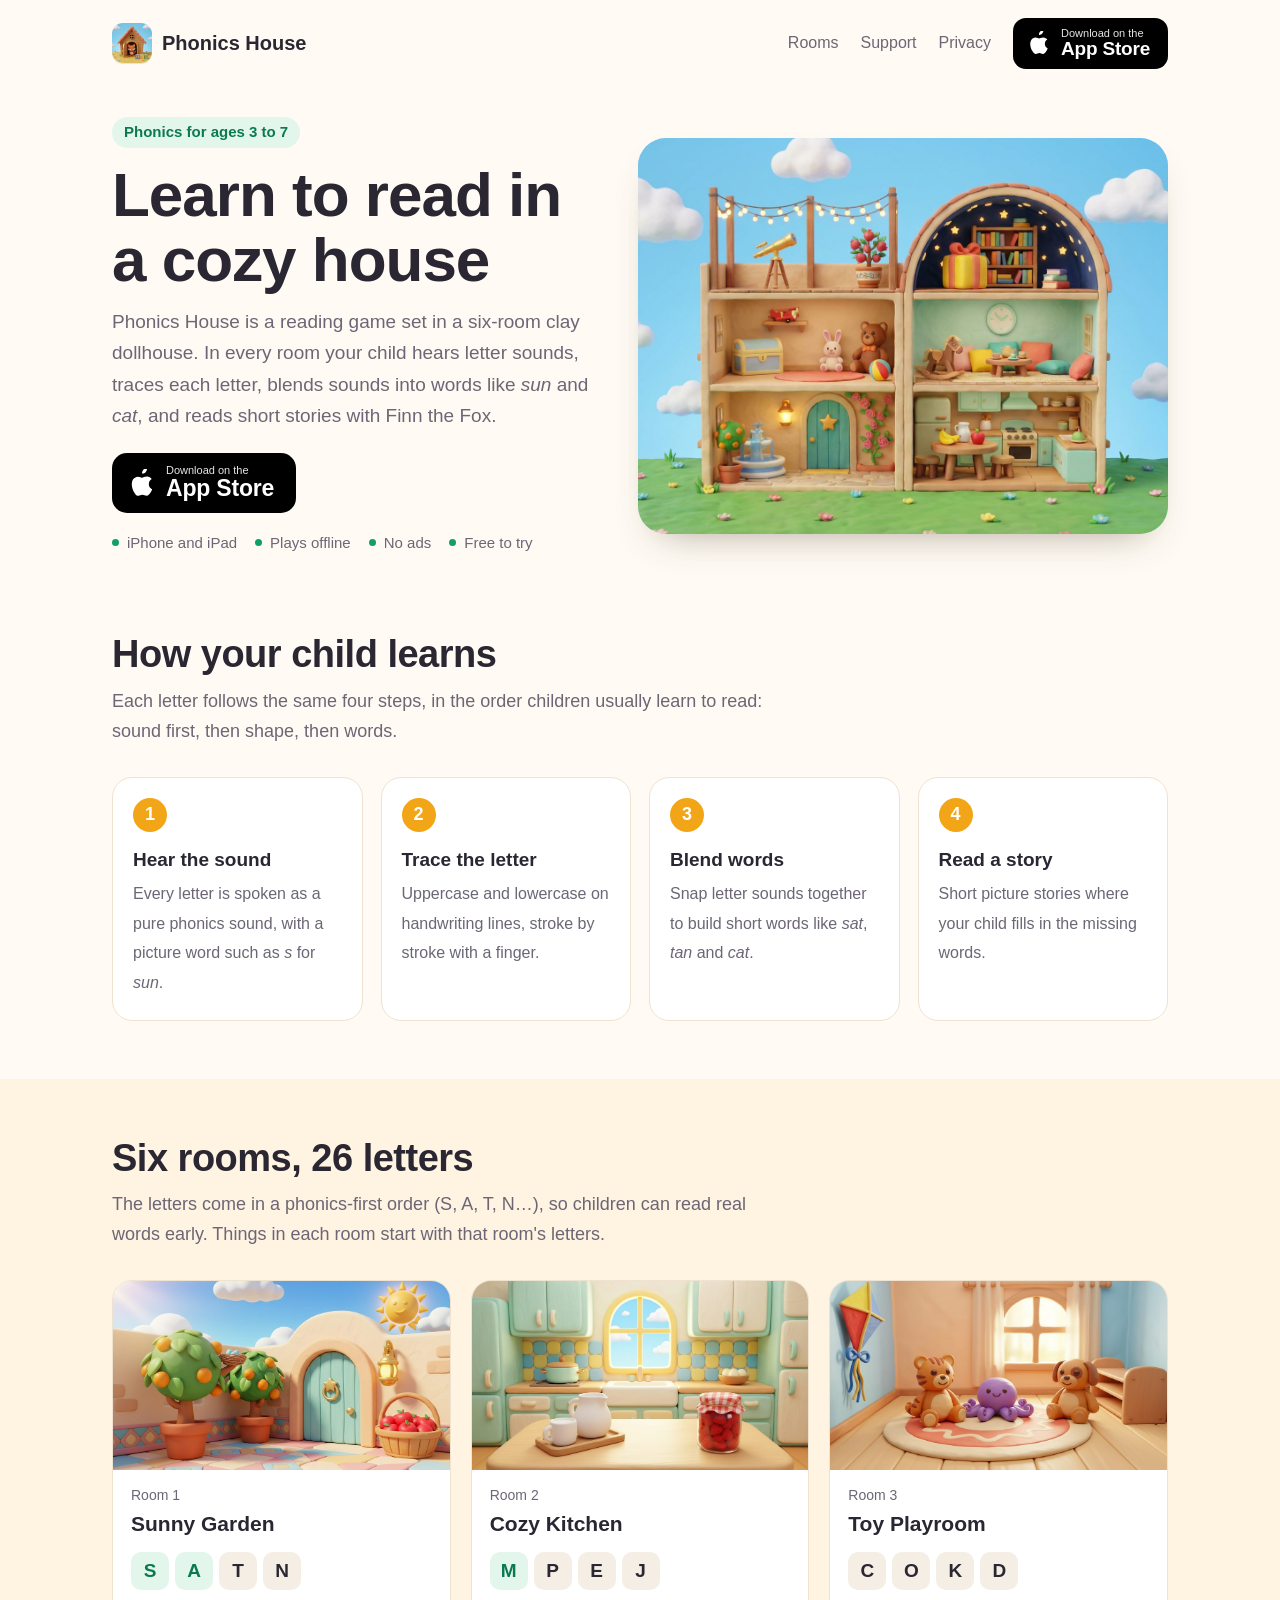
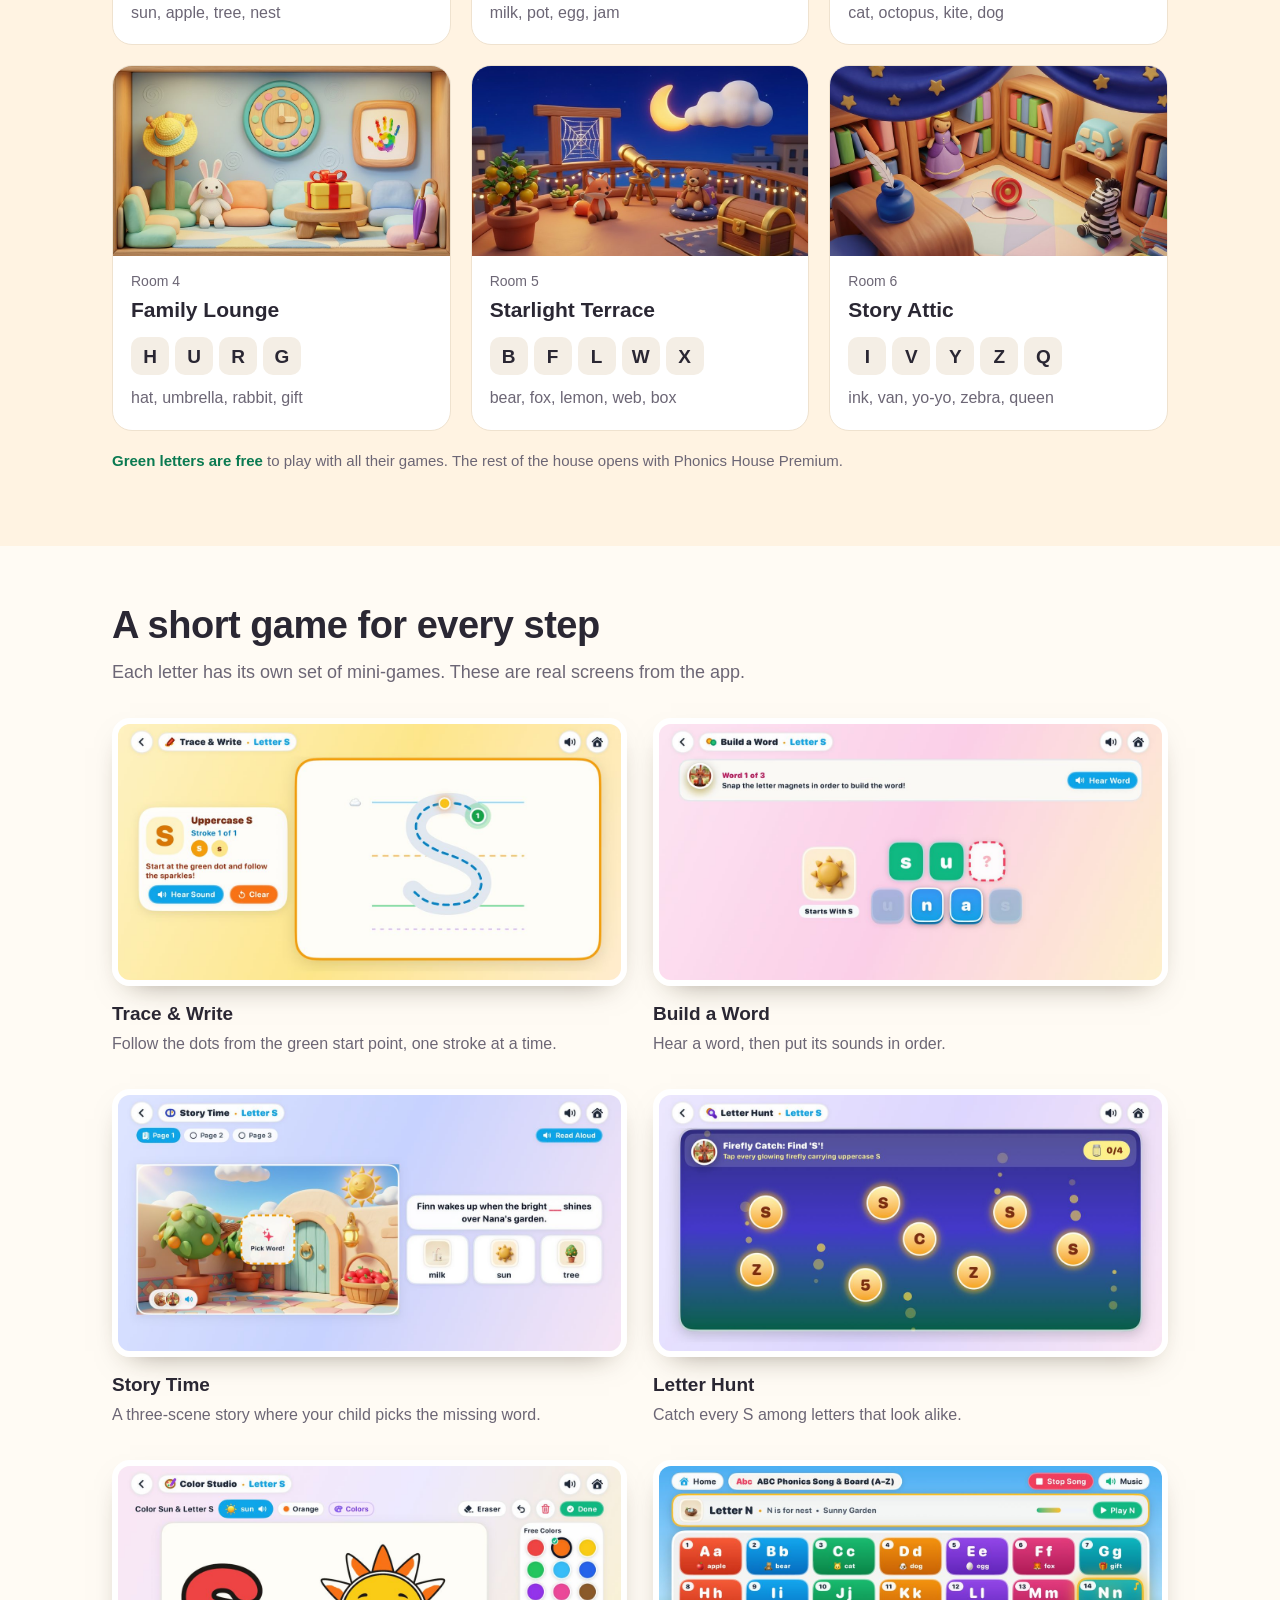
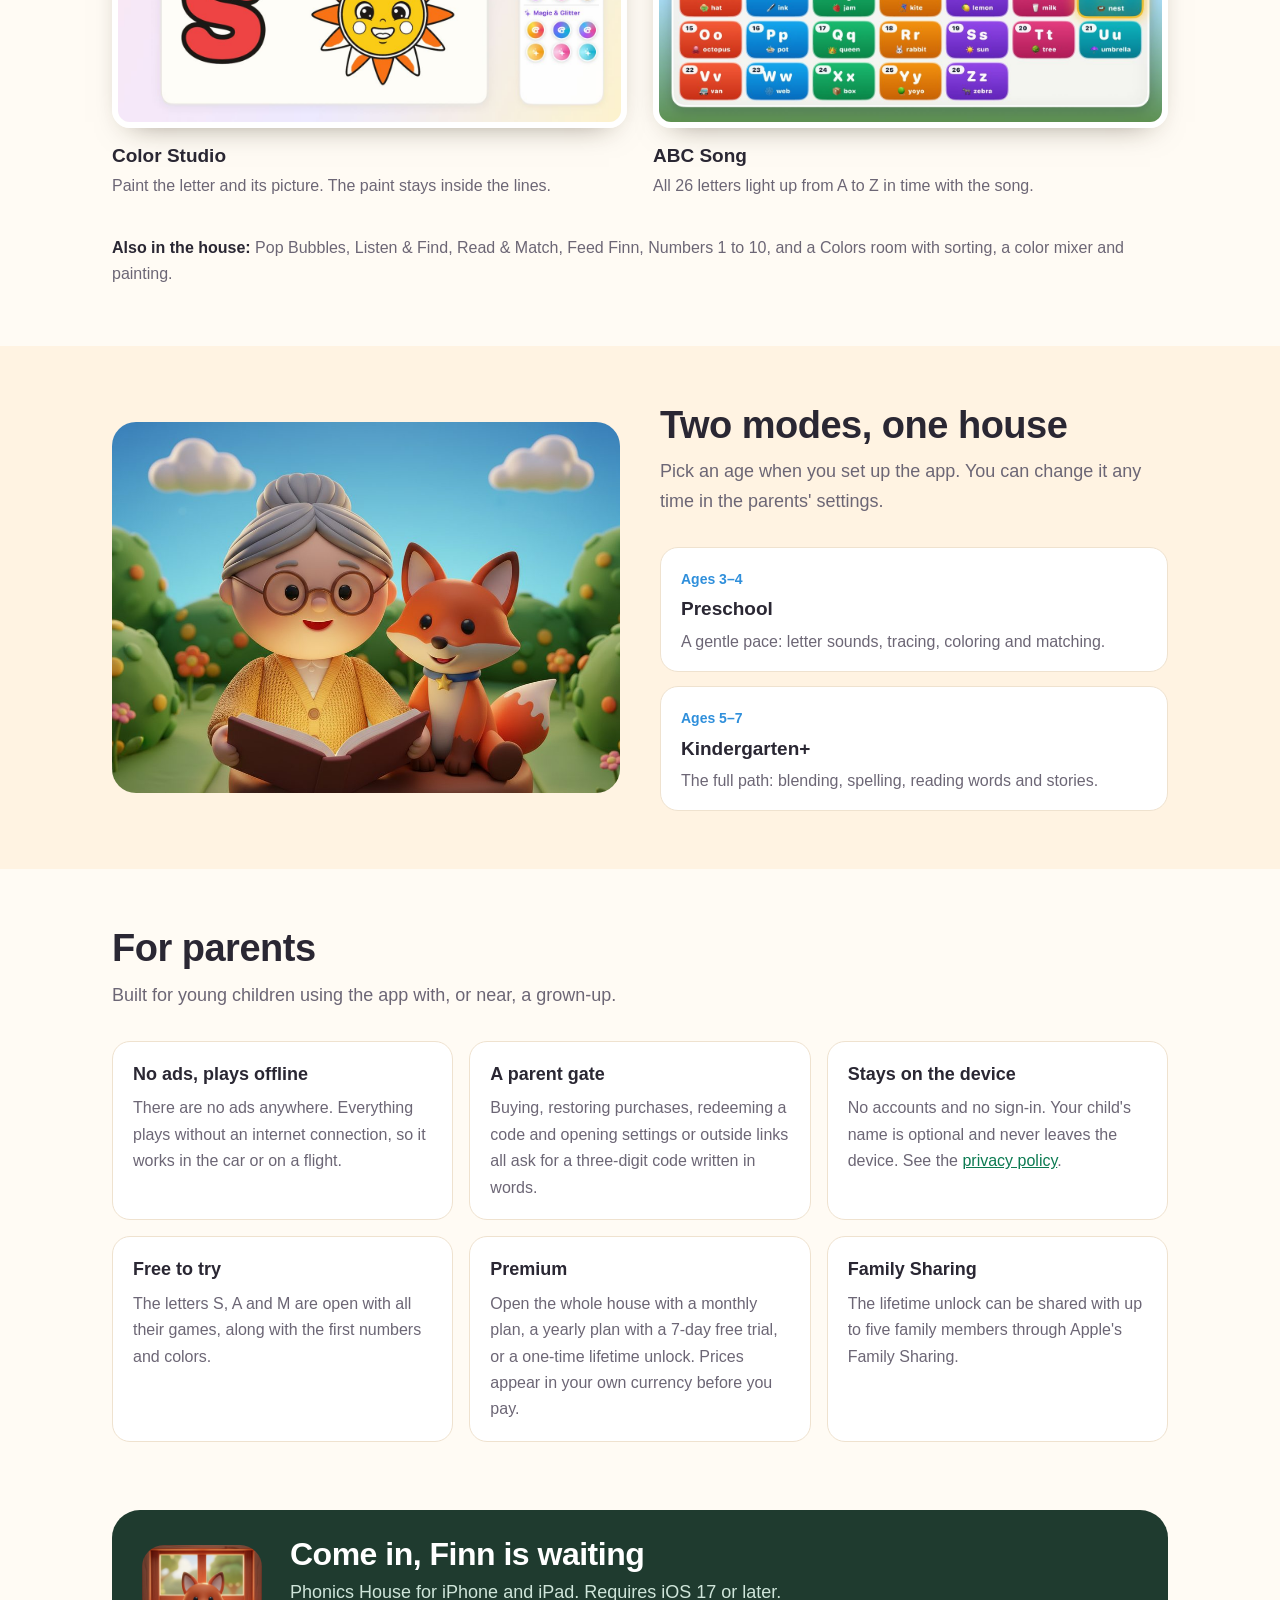
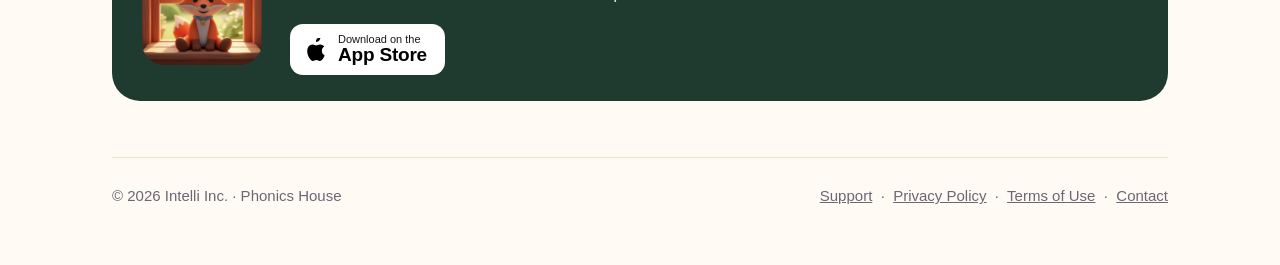
==== index.html @ 6a0c48bc "Add Phonics House website: home, support and privacy policy Plain HTML with one stylesheet. Images a" ====
<!DOCTYPE html>
<html lang="en">
<head>
<meta charset="utf-8">
<meta name="viewport" content="width=device-width, initial-scale=1">
<title>Phonics House: Learn to Read for Kids 3–7</title>
<meta name="description" content="A phonics reading game for children aged 3 to 7. Six rooms, 26 letters, letter tracing, blending and first stories with Finn the Fox. Works offline, no ads. For iPhone and iPad.">
<link rel="icon" href="assets/favicon.png">
<link rel="apple-touch-icon" href="assets/apple-touch-icon.png">
<link rel="stylesheet" href="assets/site.css">
<meta property="og:title" content="Phonics House: Learn to Read">
<meta property="og:description" content="Phonics for ages 3 to 7 in a cozy six-room house. Letter sounds, tracing, blending and first stories.">
<meta property="og:image" content="https://barqawiz.github.io/kids-learning/assets/og-image.jpg">
<meta name="twitter:card" content="summary_large_image">
</head>
<body>

<div class="wrap">
  <nav class="nav">
    <a class="brand" href="./"><img src="assets/icon.png" alt="" width="40" height="40">Phonics House</a>
    <div class="links">
      <a class="opt" href="#rooms">Rooms</a>
      <a href="support.html">Support</a>
      <a href="privacy.html">Privacy</a>
      <a class="appstore" href="https://apps.apple.com/app/id6837366294" aria-label="Download on the App Store"><svg viewBox="0 0 384 512" aria-hidden="true"><path d="M318.7 268c-.2-37 16.6-65 50.5-85-19-27-47.5-42-85-45-36-3-75 21-89 21-15 0-49-20-76-19-39 .6-75 23-95 58-41 71-10 176 29 234 19 28 42 59 72 58 29-1 40-19 75-19 35 0 45 19 76 18 31-1 51-28 70-56 22-32 31-63 31-65-1-1-60-23-60-90zM262 53c16-20 27-47 24-74-23 1-51 15-68 34-15 17-29 45-25 71 26 2 53-12 69-31z"/></svg><span><small>Download on the</small><strong>App Store</strong></span></a>
    </div>
  </nav>

  <header class="hero">
    <div>
      <span class="eyebrow">Phonics for ages 3 to 7</span>
      <h1>Learn to read in a cozy house</h1>
      <p>Phonics House is a reading game set in a six-room clay dollhouse. In every room your child hears letter sounds, traces each letter, blends sounds into words like <i>sun</i> and <i>cat</i>, and reads short stories with Finn the Fox.</p>
      <a class="appstore lg" href="https://apps.apple.com/app/id6837366294" aria-label="Download on the App Store"><svg viewBox="0 0 384 512" aria-hidden="true"><path d="M318.7 268c-.2-37 16.6-65 50.5-85-19-27-47.5-42-85-45-36-3-75 21-89 21-15 0-49-20-76-19-39 .6-75 23-95 58-41 71-10 176 29 234 19 28 42 59 72 58 29-1 40-19 75-19 35 0 45 19 76 18 31-1 51-28 70-56 22-32 31-63 31-65-1-1-60-23-60-90zM262 53c16-20 27-47 24-74-23 1-51 15-68 34-15 17-29 45-25 71 26 2 53-12 69-31z"/></svg><span><small>Download on the</small><strong>App Store</strong></span></a>
      <ul class="facts">
        <li>iPhone and iPad</li>
        <li>Plays offline</li>
        <li>No ads</li>
        <li>Free to try</li>
      </ul>
    </div>
    <div class="hero-art"><img src="assets/house.jpg" alt="The Phonics House: a clay dollhouse cut open to show a garden, kitchen, playroom, lounge, rooftop terrace and a starry attic library" width="1200" height="896"></div>
  </header>
</div>

<section>
  <div class="wrap">
    <h2>How your child learns</h2>
    <p class="lead">Each letter follows the same four steps, in the order children usually learn to read: sound first, then shape, then words.</p>
    <ol class="steps">
      <li><b>Hear the sound</b><span>Every letter is spoken as a pure phonics sound, with a picture word such as <i>s</i> for <i>sun</i>.</span></li>
      <li><b>Trace the letter</b><span>Uppercase and lowercase on handwriting lines, stroke by stroke with a finger.</span></li>
      <li><b>Blend words</b><span>Snap letter sounds together to build short words like <i>sat</i>, <i>tan</i> and <i>cat</i>.</span></li>
      <li><b>Read a story</b><span>Short picture stories where your child fills in the missing words.</span></li>
    </ol>
  </div>
</section>

<section class="tint" id="rooms">
  <div class="wrap">
    <h2>Six rooms, 26 letters</h2>
    <p class="lead">The letters come in a phonics-first order (S, A, T, N…), so children can read real words early. Things in each room start with that room's letters.</p>
    <div class="rooms">

      <article class="room">
        <img src="assets/room-1.jpg" alt="Sunny Garden: a garden wall with a blue door, orange trees and a basket of apples" width="960" height="549" loading="lazy">
        <div class="body">
          <div class="num">Room 1</div>
          <h3>Sunny Garden</h3>
          <ul class="tiles"><li class="free">S</li><li class="free">A</li><li>T</li><li>N</li></ul>
          <p>sun, apple, tree, nest</p>
        </div>
      </article>

      <article class="room">
        <img src="assets/room-2.jpg" alt="Cozy Kitchen: a pastel kitchen with a milk jug, cups and a jar of jam" width="960" height="549" loading="lazy">
        <div class="body">
          <div class="num">Room 2</div>
          <h3>Cozy Kitchen</h3>
          <ul class="tiles"><li class="free">M</li><li>P</li><li>E</li><li>J</li></ul>
          <p>milk, pot, egg, jam</p>
        </div>
      </article>

      <article class="room">
        <img src="assets/room-3.jpg" alt="Toy Playroom: a teddy bear, a purple octopus, a puppy and a kite" width="960" height="549" loading="lazy">
        <div class="body">
          <div class="num">Room 3</div>
          <h3>Toy Playroom</h3>
          <ul class="tiles"><li>C</li><li>O</li><li>K</li><li>D</li></ul>
          <p>cat, octopus, kite, dog</p>
        </div>
      </article>

      <article class="room">
        <img src="assets/room-4.jpg" alt="Family Lounge: a sofa with a rabbit, a gift box, a hat and an umbrella" width="960" height="549" loading="lazy">
        <div class="body">
          <div class="num">Room 4</div>
          <h3>Family Lounge</h3>
          <ul class="tiles"><li>H</li><li>U</li><li>R</li><li>G</li></ul>
          <p>hat, umbrella, rabbit, gift</p>
        </div>
      </article>

      <article class="room">
        <img src="assets/room-5.jpg" alt="Starlight Terrace: a rooftop at night with a moon, a telescope, a bear and a lemon tree" width="960" height="549" loading="lazy">
        <div class="body">
          <div class="num">Room 5</div>
          <h3>Starlight Terrace</h3>
          <ul class="tiles"><li>B</li><li>F</li><li>L</li><li>W</li><li>X</li></ul>
          <p>bear, fox, lemon, web, box</p>
        </div>
      </article>

      <article class="room">
        <img src="assets/room-6.jpg" alt="Story Attic: a library under a starry curtain with books, an ink pot, a toy van and a zebra" width="960" height="549" loading="lazy">
        <div class="body">
          <div class="num">Room 6</div>
          <h3>Story Attic</h3>
          <ul class="tiles"><li>I</li><li>V</li><li>Y</li><li>Z</li><li>Q</li></ul>
          <p>ink, van, yo-yo, zebra, queen</p>
        </div>
      </article>

    </div>
    <p class="note"><b>Green letters are free</b> to play with all their games. The rest of the house opens with Phonics House Premium.</p>
  </div>
</section>

<section>
  <div class="wrap">
    <h2>A short game for every step</h2>
    <p class="lead">Each letter has its own set of mini-games. These are real screens from the app.</p>
    <div class="screens">
      <div class="screen"><figure><img src="assets/screens/trace.jpg" alt="Trace and Write: tracing an uppercase S on handwriting lines" width="1280" height="666" loading="lazy"><figcaption><b>Trace &amp; Write</b><span>Follow the dots from the green start point, one stroke at a time.</span></figcaption></figure></div>
      <div class="screen"><figure><img src="assets/screens/build.jpg" alt="Build a Word: the letters s and u placed, with n still to add" width="1280" height="666" loading="lazy"><figcaption><b>Build a Word</b><span>Hear a word, then put its sounds in order.</span></figcaption></figure></div>
      <div class="screen"><figure><img src="assets/screens/story.jpg" alt="Story Time: a sentence with a missing word and three picture choices" width="1280" height="666" loading="lazy"><figcaption><b>Story Time</b><span>A three-scene story where your child picks the missing word.</span></figcaption></figure></div>
      <div class="screen"><figure><img src="assets/screens/hunt.jpg" alt="Letter Hunt: glowing letters floating on a night sky" width="1280" height="666" loading="lazy"><figcaption><b>Letter Hunt</b><span>Catch every S among letters that look alike.</span></figcaption></figure></div>
      <div class="screen"><figure><img src="assets/screens/color.jpg" alt="Color Studio: a red letter S next to a painted smiling sun" width="1280" height="666" loading="lazy"><figcaption><b>Color Studio</b><span>Paint the letter and its picture. The paint stays inside the lines.</span></figcaption></figure></div>
      <div class="screen"><figure><img src="assets/screens/abc.jpg" alt="ABC Song board with all 26 letters" width="1280" height="666" loading="lazy"><figcaption><b>ABC Song</b><span>All 26 letters light up from A to Z in time with the song.</span></figcaption></figure></div>
    </div>
    <p class="also"><b>Also in the house:</b> Pop Bubbles, Listen &amp; Find, Read &amp; Match, Feed Finn, Numbers 1 to 10, and a Colors room with sorting, a color mixer and painting.</p>
  </div>
</section>

<section class="tint">
  <div class="wrap split">
    <div class="art"><img src="assets/nana-and-finn.jpg" alt="Nana reading a book outdoors with Finn the Fox beside her" width="1000" height="730" loading="lazy"></div>
    <div>
      <h2>Two modes, one house</h2>
      <p class="lead">Pick an age when you set up the app. You can change it any time in the parents' settings.</p>
      <div class="modes">
        <div class="mode"><span class="age">Ages 3–4</span><h3>Preschool</h3><p>A gentle pace: letter sounds, tracing, coloring and matching.</p></div>
        <div class="mode"><span class="age">Ages 5–7</span><h3>Kindergarten+</h3><p>The full path: blending, spelling, reading words and stories.</p></div>
      </div>
    </div>
  </div>
</section>

<section>
  <div class="wrap">
    <h2>For parents</h2>
    <p class="lead">Built for young children using the app with, or near, a grown-up.</p>
    <div class="boxes">
      <div class="box"><h3>No ads, plays offline</h3><p>There are no ads anywhere. Everything plays without an internet connection, so it works in the car or on a flight.</p></div>
      <div class="box"><h3>A parent gate</h3><p>Buying, restoring purchases, redeeming a code and opening settings or outside links all ask for a three-digit code written in words.</p></div>
      <div class="box"><h3>Stays on the device</h3><p>No accounts and no sign-in. Your child's name is optional and never leaves the device. See the <a href="privacy.html">privacy policy</a>.</p></div>
      <div class="box"><h3>Free to try</h3><p>The letters S, A and M are open with all their games, along with the first numbers and colors.</p></div>
      <div class="box"><h3>Premium</h3><p>Open the whole house with a monthly plan, a yearly plan with a 7-day free trial, or a one-time lifetime unlock. Prices appear in your own currency before you pay.</p></div>
      <div class="box"><h3>Family Sharing</h3><p>The lifetime unlock can be shared with up to five family members through Apple's Family Sharing.</p></div>
    </div>
  </div>
</section>

<div class="wrap">
  <div class="band">
    <img src="assets/finn.jpg" alt="Finn the Fox sitting by a window" width="120" height="120" loading="lazy">
    <div>
      <h2>Come in, Finn is waiting</h2>
      <p>Phonics House for iPhone and iPad. Requires iOS 17 or later.</p>
      <a class="appstore" href="https://apps.apple.com/app/id6837366294" aria-label="Download on the App Store"><svg viewBox="0 0 384 512" aria-hidden="true"><path d="M318.7 268c-.2-37 16.6-65 50.5-85-19-27-47.5-42-85-45-36-3-75 21-89 21-15 0-49-20-76-19-39 .6-75 23-95 58-41 71-10 176 29 234 19 28 42 59 72 58 29-1 40-19 75-19 35 0 45 19 76 18 31-1 51-28 70-56 22-32 31-63 31-65-1-1-60-23-60-90zM262 53c16-20 27-47 24-74-23 1-51 15-68 34-15 17-29 45-25 71 26 2 53-12 69-31z"/></svg><span><small>Download on the</small><strong>App Store</strong></span></a>
    </div>
  </div>

  <footer>
    <div class="row">
      <div>&copy; 2026 Intelli Inc. &middot; Phonics House</div>
      <div>
        <a href="support.html">Support</a> &nbsp;&middot;&nbsp;
        <a href="privacy.html">Privacy Policy</a> &nbsp;&middot;&nbsp;
        <a href="https://www.apple.com/legal/internet-services/itunes/dev/stdeula/">Terms of Use</a> &nbsp;&middot;&nbsp;
        <a href="mailto:barqawiz@gmail.com">Contact</a>
      </div>
    </div>
  </footer>
</div>

</body>
</html>
---- assets/site.css ----
:root{
  --bg:#FFFBF4; --panel:#FFF3E2; --card:#FFFFFF; --line:#EFE2CF;
  --ink:#2A2733; --muted:#6C6675; --green:#119E6A; --green-dark:#0B7A51;
  --sky:#2F8FDB; --sun:#F2A516; --rose:#E5536F;
  --radius:20px;
}
*{box-sizing:border-box}
html{scroll-behavior:smooth}
body{margin:0;background:var(--bg);color:var(--ink);
  font:18px/1.65 ui-rounded,"SF Pro Rounded",-apple-system,BlinkMacSystemFont,"Segoe UI",Roboto,"Helvetica Neue",Arial,sans-serif;
  -webkit-font-smoothing:antialiased;overflow-x:hidden}
img{max-width:100%;height:auto;display:block}
a{color:var(--green-dark)}
.wrap{max-width:1100px;margin:0 auto;padding:0 22px}
.narrow{max-width:780px}

/* Navigation */
.nav{display:flex;align-items:center;justify-content:space-between;gap:16px;padding:18px 0}
.brand{display:flex;align-items:center;gap:10px;font-weight:700;font-size:20px;color:var(--ink);text-decoration:none}
.brand img{width:40px;height:40px;border-radius:11px;box-shadow:0 1px 0 var(--line)}
.links{display:flex;align-items:center;gap:22px;font-size:16px}
.links a{color:var(--muted);text-decoration:none}
.links a:hover{color:var(--ink)}
@media(max-width:640px){.links .appstore{display:none}.links{gap:16px}}
@media(max-width:430px){.links a.opt{display:none}.brand{font-size:18px;white-space:nowrap}.brand img{width:34px;height:34px}}

/* App Store button */
.appstore{display:inline-flex;align-items:center;gap:10px;background:#000;color:#fff;border-radius:13px;
  padding:9px 18px 9px 14px;text-decoration:none;line-height:1.1;font-family:-apple-system,BlinkMacSystemFont,"Segoe UI",Roboto,Helvetica,Arial,sans-serif}
.appstore svg{width:24px;height:24px;fill:#fff;flex:none}
.appstore small{display:block;font-size:11px;opacity:.9}
.appstore strong{display:block;font-size:19px;font-weight:600;letter-spacing:-.2px}
.appstore.lg{padding:11px 22px 11px 16px;border-radius:15px}
.appstore.lg svg{width:28px;height:28px}
.appstore.lg strong{font-size:23px}
.links .appstore{color:#fff}

/* Hero */
.hero{display:grid;grid-template-columns:1fr 1.1fr;gap:44px;align-items:center;padding:30px 0 20px}
@media(max-width:880px){.hero{grid-template-columns:1fr;gap:26px;padding-top:10px}}
.eyebrow{display:inline-block;font-size:15px;font-weight:600;color:var(--green-dark);background:#E3F6EC;
  border-radius:999px;padding:3px 12px;margin-bottom:14px}
.hero h1{font-size:clamp(40px,6.5vw,62px);line-height:1.05;margin:0 0 14px;letter-spacing:-1px}
.hero p{margin:0 0 22px;color:var(--muted);font-size:19px;max-width:520px}
.facts{display:flex;flex-wrap:wrap;gap:8px 18px;margin:18px 0 0;padding:0;list-style:none;font-size:15px;color:var(--muted)}
.facts li::before{content:"";display:inline-block;width:7px;height:7px;border-radius:50%;background:var(--green);margin-right:8px;vertical-align:2px}
.hero-art{border-radius:28px;overflow:hidden;box-shadow:0 18px 40px -22px rgba(60,40,10,.45);background:#bfe3f6}

/* Sections */
section{padding:58px 0}
section.tint{background:var(--panel)}
h2{font-size:clamp(28px,4.2vw,38px);line-height:1.15;margin:0 0 10px;letter-spacing:-.5px}
.lead{color:var(--muted);margin:0 0 30px;max-width:680px}

/* Learning path */
.steps{display:grid;grid-template-columns:repeat(4,1fr);gap:18px;padding:0;margin:0;list-style:none;counter-reset:step}
@media(max-width:880px){.steps{grid-template-columns:repeat(2,1fr)}}
@media(max-width:520px){.steps{grid-template-columns:1fr}}
.steps li{background:var(--card);border:1px solid var(--line);border-radius:var(--radius);padding:20px 20px 22px;counter-increment:step}
.steps li::before{content:counter(step);display:grid;place-items:center;width:34px;height:34px;border-radius:50%;
  background:var(--sun);color:#fff;font-weight:700;margin-bottom:12px}
.steps b{display:block;font-size:19px;margin-bottom:4px}
.steps span{color:var(--muted);font-size:16px}

/* Rooms */
.rooms{display:grid;grid-template-columns:repeat(3,1fr);gap:20px}
@media(max-width:900px){.rooms{grid-template-columns:repeat(2,1fr)}}
@media(max-width:560px){.rooms{grid-template-columns:1fr}}
.room{background:var(--card);border:1px solid var(--line);border-radius:var(--radius);overflow:hidden}
.room img{aspect-ratio:16/9;object-fit:cover;width:100%}
.room .body{padding:14px 18px 18px}
.room .num{font-size:14px;color:var(--muted)}
.room h3{margin:0 0 10px;font-size:21px}
.tiles{display:flex;flex-wrap:wrap;gap:6px;margin:0 0 10px;padding:0;list-style:none}
.tiles li{width:38px;height:38px;display:grid;place-items:center;border-radius:10px;background:#F4EEE5;font-weight:700;font-size:19px}
.tiles li.free{background:#E3F6EC;color:var(--green-dark)}
.room p{margin:0;color:var(--muted);font-size:16px}
.note{font-size:15px;color:var(--muted);margin-top:18px}
.note b{color:var(--green-dark)}

/* Screens */
.screens{display:grid;grid-template-columns:repeat(2,1fr);gap:30px 26px}
@media(max-width:760px){.screens{grid-template-columns:1fr}}
.screen figure{margin:0}
.screen img{border-radius:18px;border:6px solid #fff;box-shadow:0 12px 30px -18px rgba(40,30,10,.55);aspect-ratio:1280/666;object-fit:cover;width:100%}
.screen figcaption{margin-top:12px}
.screen b{display:block;font-size:19px}
.screen span{color:var(--muted);font-size:16px}
.also{margin:34px 0 0;color:var(--muted);font-size:16px}
.also b{color:var(--ink)}

/* Age modes */
.split{display:grid;grid-template-columns:1fr 1fr;gap:40px;align-items:center}
@media(max-width:820px){.split{grid-template-columns:1fr;gap:24px}}
.split .art{border-radius:24px;overflow:hidden}
.modes{display:grid;gap:14px}
.mode{background:var(--card);border:1px solid var(--line);border-radius:18px;padding:16px 20px}
.mode h3{margin:0 0 2px;font-size:19px}
.mode .age{font-size:14px;font-weight:600;color:var(--sky)}
.mode p{margin:4px 0 0;color:var(--muted);font-size:16px}

/* Parents */
.boxes{display:grid;grid-template-columns:repeat(3,1fr);gap:16px}
@media(max-width:900px){.boxes{grid-template-columns:repeat(2,1fr)}}
@media(max-width:560px){.boxes{grid-template-columns:1fr}}
.box{background:var(--card);border:1px solid var(--line);border-radius:18px;padding:18px 20px}
.box h3{margin:0 0 6px;font-size:18px}
.box p{margin:0;color:var(--muted);font-size:16px}

/* Download band */
.band{display:flex;align-items:center;gap:28px;background:#1F3B2F;color:#fff;border-radius:28px;padding:26px 30px;margin:10px 0 0}
.band img{width:120px;height:120px;border-radius:22px;flex:none}
.band h2{color:#fff;font-size:clamp(24px,3.4vw,32px);margin:0 0 6px}
.band p{margin:0 0 16px;color:#CFE5DA}
.band .appstore{background:#fff;color:#000}
.band .appstore svg{fill:#000}
@media(max-width:600px){.band{flex-direction:column;align-items:flex-start;padding:24px}}

/* Long-form pages */
.doc h1{font-size:clamp(32px,5vw,42px);margin:16px 0 4px;letter-spacing:-.5px}
.doc h2{font-size:22px;margin:34px 0 6px;letter-spacing:0}
.doc .meta{color:var(--muted);font-size:15px;margin:0 0 18px}
.doc .summary{background:var(--panel);border:1px solid var(--line);border-radius:16px;padding:16px 20px;margin:18px 0}
.doc ul{padding-left:22px}
.doc li{margin:6px 0}
.doc p{margin:10px 0}
.faq details{background:var(--card);border:1px solid var(--line);border-radius:14px;padding:14px 18px;margin:10px 0}
.faq summary{cursor:pointer;font-weight:700}
.faq details p,.faq details ol,.faq details ul{color:var(--muted);font-size:17px}
.contact{background:var(--panel);border:1px solid var(--line);border-radius:18px;padding:18px 22px;margin:22px 0}

footer{border-top:1px solid var(--line);margin-top:56px;padding:26px 0 56px;color:var(--muted);font-size:15px}
footer .row{display:flex;flex-wrap:wrap;gap:10px 22px;justify-content:space-between;align-items:center}
footer a{color:var(--muted)}
footer a:hover{color:var(--ink)}
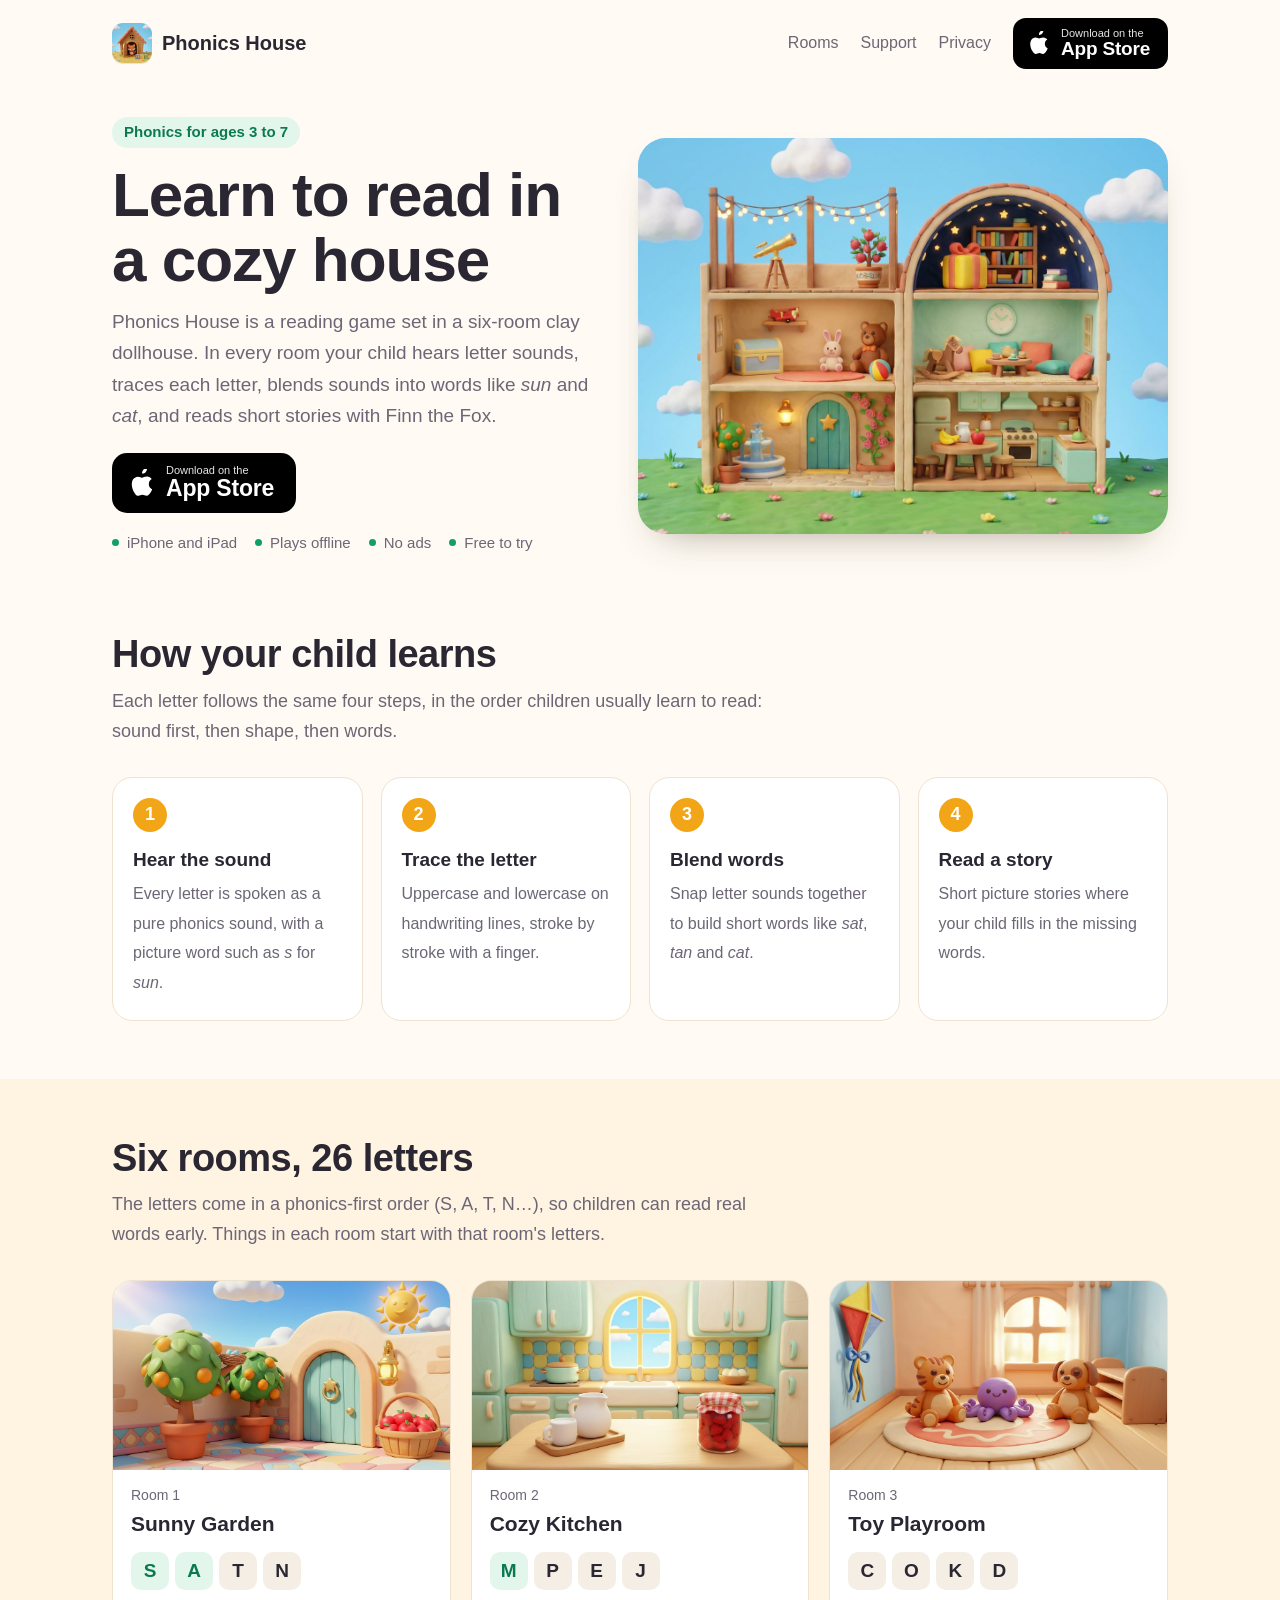
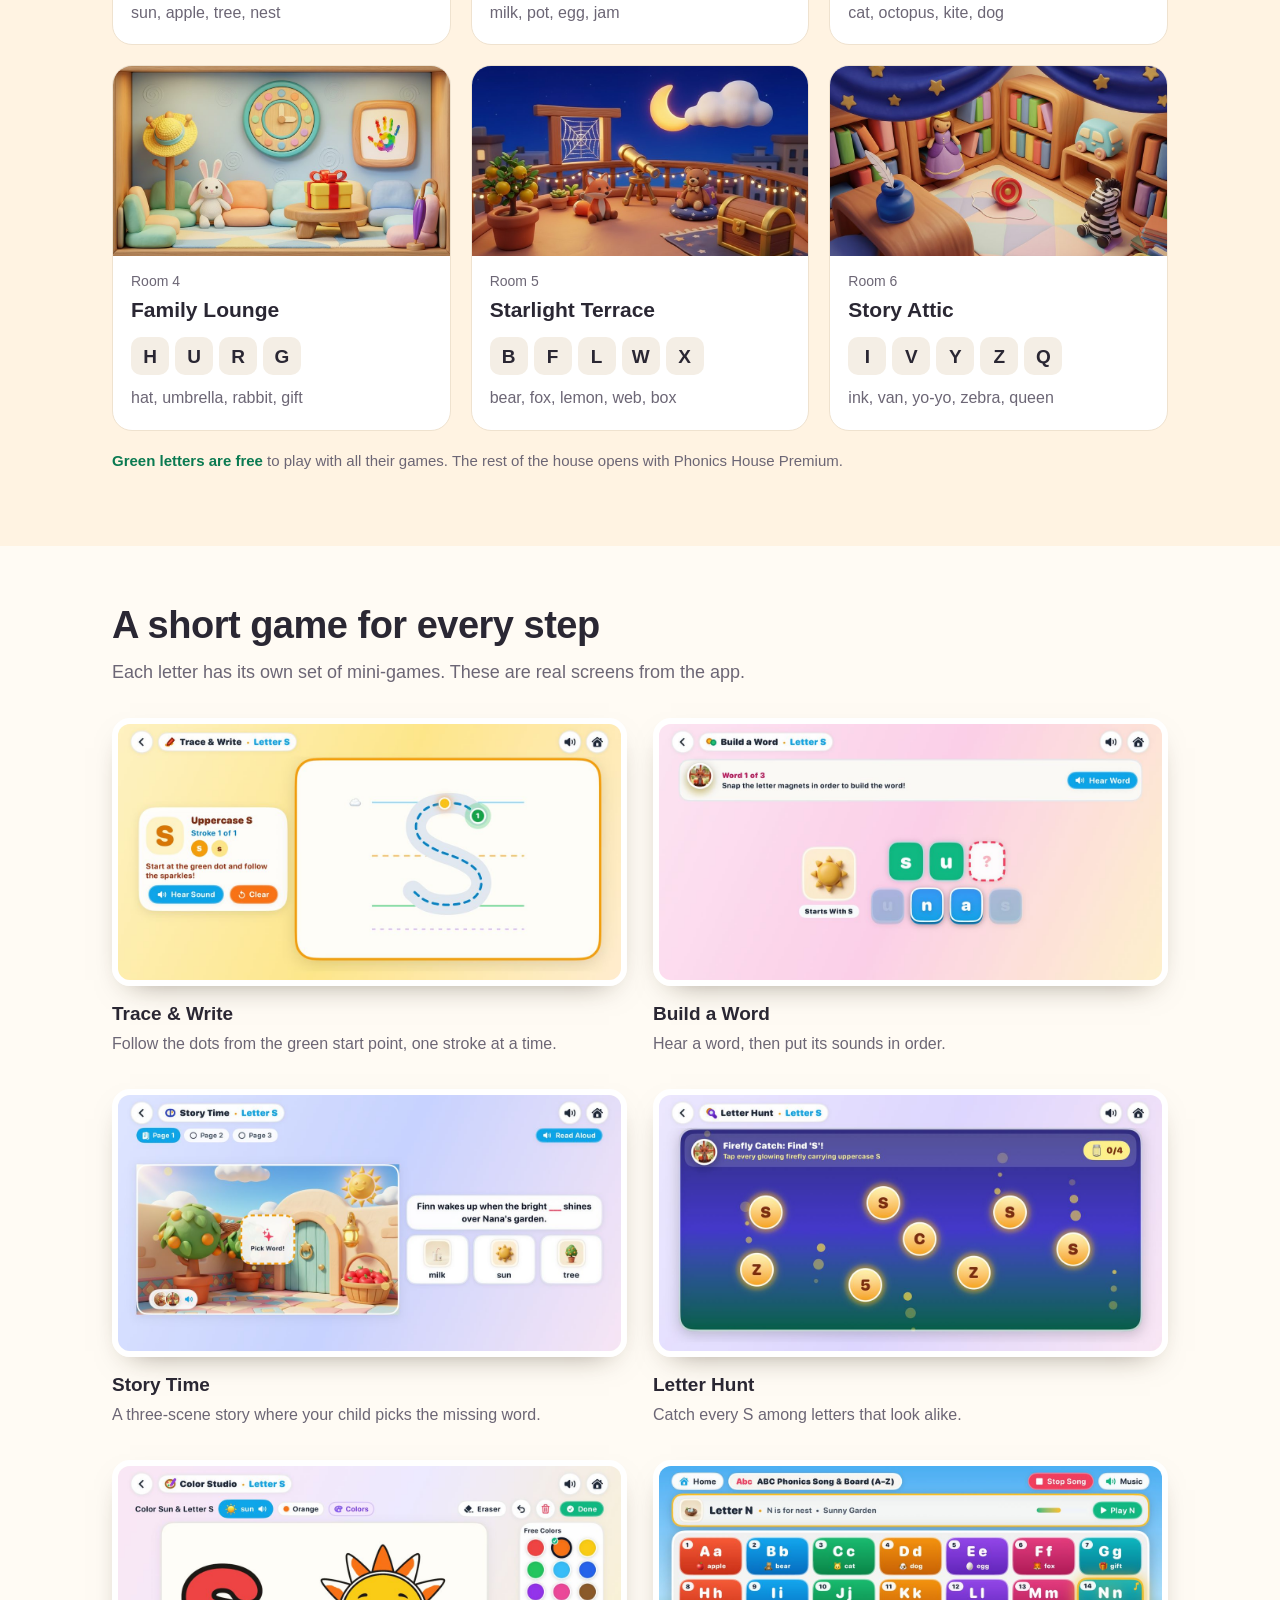
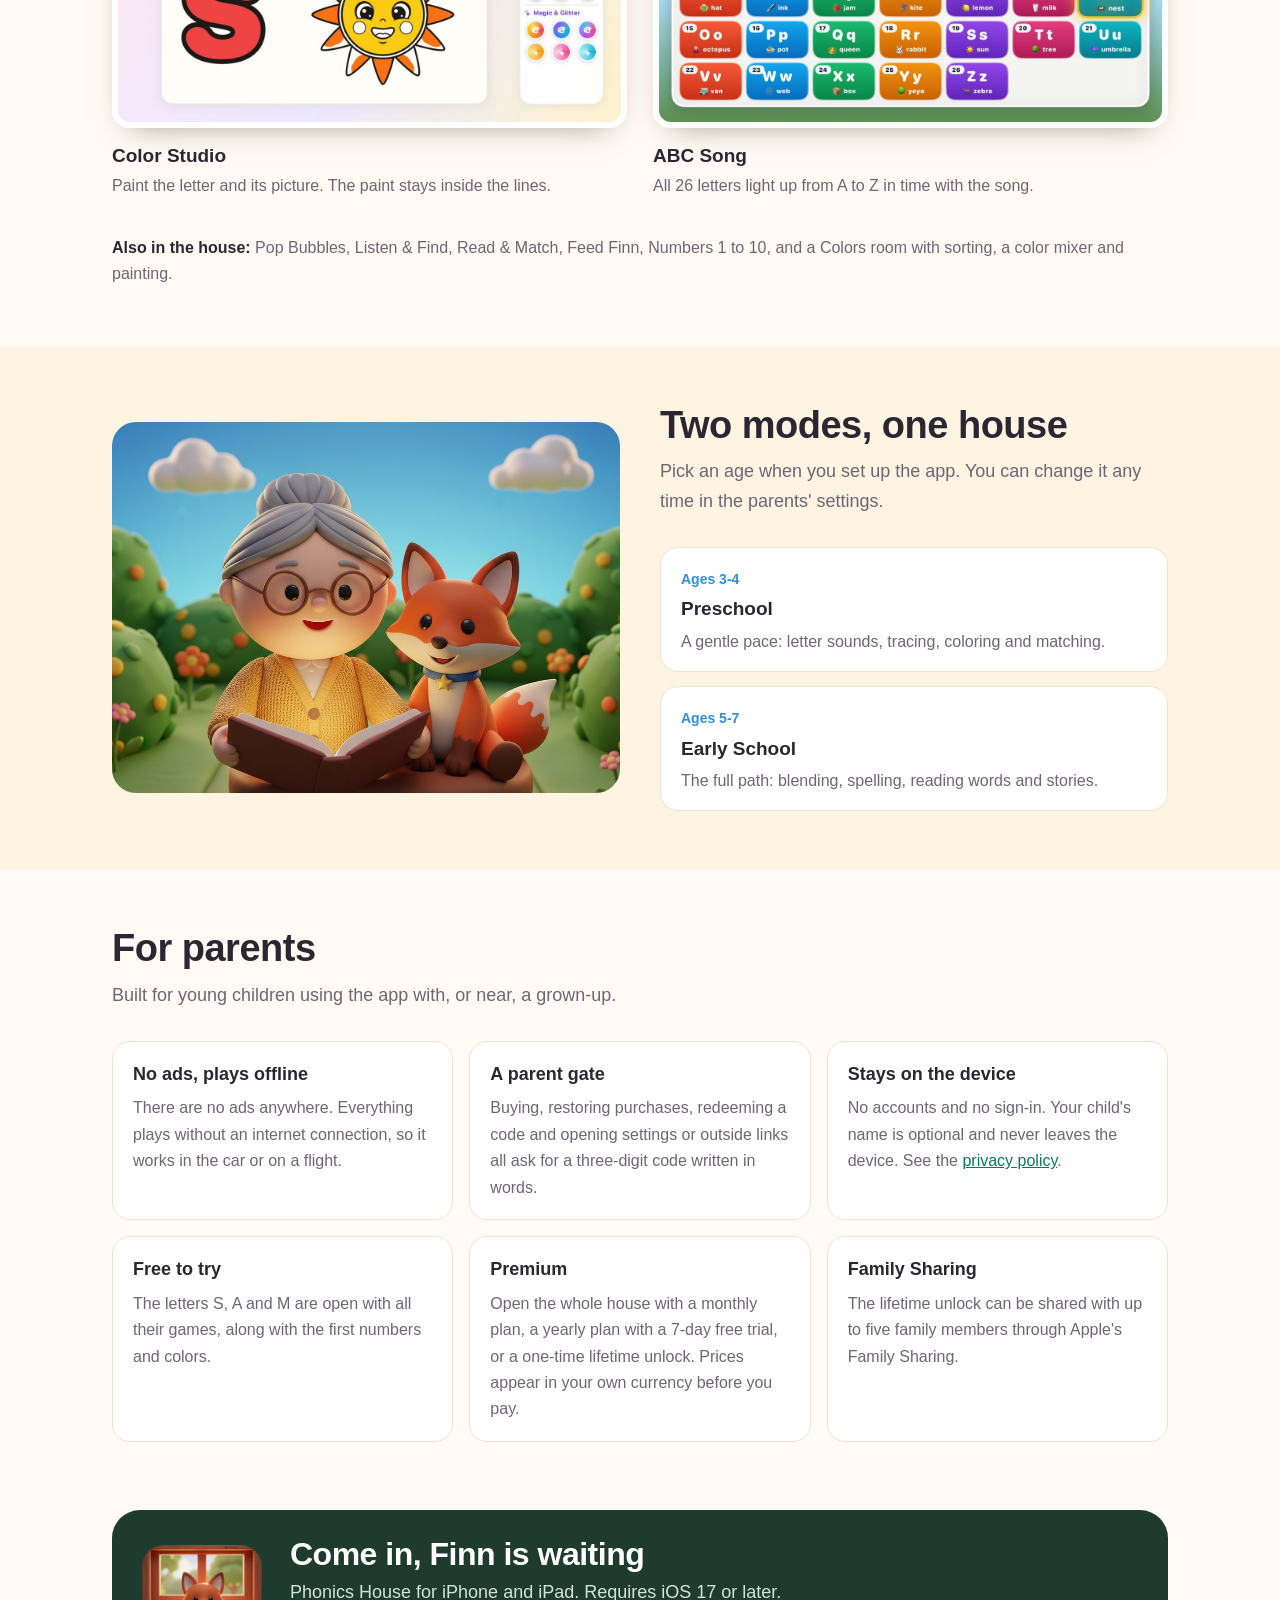
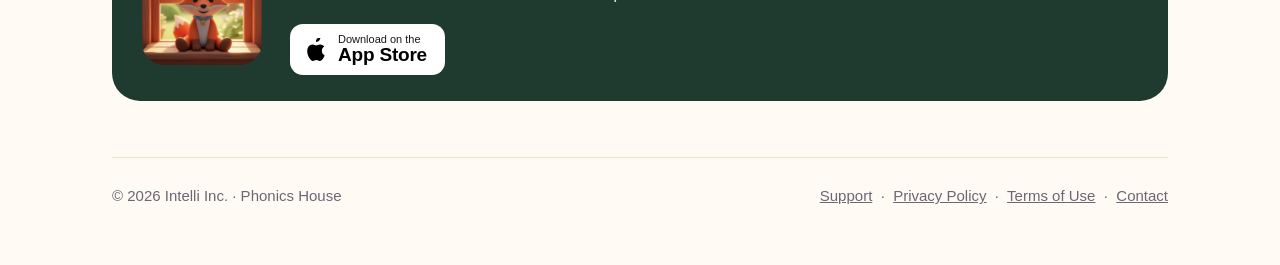
==== commit b7d15108: "Call the 5-7 mode Early School and use plain hyphens in age ranges Co-Authored-By: Claude Opus 5.5 <" ====
--- a/index.html
+++ b/index.html
@@ -3,7 +3,7 @@
 <head>
 <meta charset="utf-8">
 <meta name="viewport" content="width=device-width, initial-scale=1">
-<title>Phonics House: Learn to Read for Kids 3–7</title>
+<title>Phonics House: Learn to Read for Kids 3-7</title>
 <meta name="description" content="A phonics reading game for children aged 3 to 7. Six rooms, 26 letters, letter tracing, blending and first stories with Finn the Fox. Works offline, no ads. For iPhone and iPad.">
 <link rel="icon" href="assets/favicon.png">
 <link rel="apple-touch-icon" href="assets/apple-touch-icon.png">
@@ -150,8 +150,8 @@
       <h2>Two modes, one house</h2>
       <p class="lead">Pick an age when you set up the app. You can change it any time in the parents' settings.</p>
       <div class="modes">
-        <div class="mode"><span class="age">Ages 3–4</span><h3>Preschool</h3><p>A gentle pace: letter sounds, tracing, coloring and matching.</p></div>
-        <div class="mode"><span class="age">Ages 5–7</span><h3>Kindergarten+</h3><p>The full path: blending, spelling, reading words and stories.</p></div>
+        <div class="mode"><span class="age">Ages 3-4</span><h3>Preschool</h3><p>A gentle pace: letter sounds, tracing, coloring and matching.</p></div>
+        <div class="mode"><span class="age">Ages 5-7</span><h3>Early School</h3><p>The full path: blending, spelling, reading words and stories.</p></div>
       </div>
     </div>
   </div>
